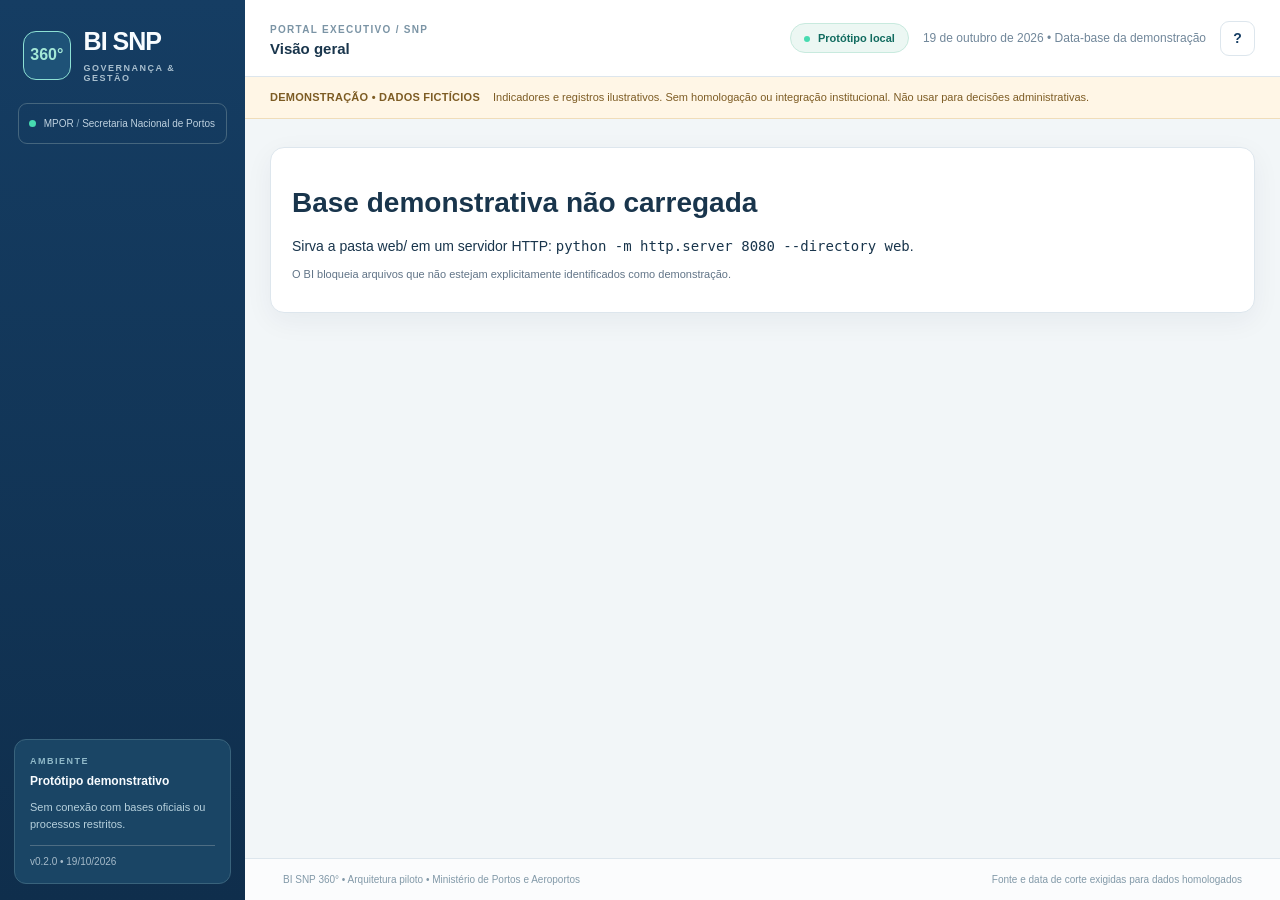
==== web/index.html @ bae312dd "feat: organiza frontend responsivo e prepara deploy Pages com testes seguros" ====
<!doctype html>
<html lang="pt-BR">
<head>
  <meta charset="utf-8">
  <meta name="viewport" content="width=device-width, initial-scale=1">
  <meta name="theme-color" content="#153d63">
  <meta name="description" content="Protótipo do BI SNP 360°: Governança e Gestão da Secretaria Nacional de Portos. Ambiente de demonstração sem dados oficiais.">
  <title>BI SNP 360° | Governança e Gestão</title>
  
  <link rel="stylesheet" href="./assets/styles.css">
  <script type="module" src="./assets/app.js"></script>
</head>
<body>
  <a class="skip" href="#content">Ir para o conteúdo</a>
  <div class="app-layout">
    <aside class="sidebar" id="sidebar" aria-label="Menu principal">
      <div class="brand"><div class="brand-emblem">360°</div><div><strong>BI SNP</strong><span>GOVERNANÇA & GESTÃO</span></div></div>
      <div class="org-sign"><span class="org-dot"></span> MPOR <span> / </span> Secretaria Nacional de Portos</div>
      <nav id="navigation" aria-label="Módulos do BI"></nav>
      <div class="sidebar-foot"><div class="sidebar-foot-label">AMBIENTE</div><strong>Protótipo demonstrativo</strong><p>Sem conexão com bases oficiais ou processos restritos.</p><div class="side-version">v0.2.0 • 19/10/2026</div></div>
    </aside>
    <div class="main-shell">
      <header class="topbar">
        <div class="topbar-left"><button class="icon-button mobile-menu" id="menuToggle" aria-label="Abrir menu" type="button">☰</button><div><span class="eyebrow">PORTAL EXECUTIVO / SNP</span><div class="breadcrumb" id="breadcrumb">Visão geral</div></div></div>
        <div class="topbar-right"><div class="top-chip"><span class="signal"></span> Protótipo local</div><div class="date-chip" id="today"></div><button class="icon-button" id="helpBtn" aria-label="Ajuda" title="Sobre o protótipo" type="button">?</button></div>
      </header>
      <div class="demo-banner" role="status"><strong>DEMONSTRAÇÃO • DADOS FICTÍCIOS</strong><span>Indicadores e registros ilustrativos. Sem homologação ou integração institucional. Não usar para decisões administrativas.</span></div>
      <main class="page" id="content" tabindex="-1" aria-live="polite"></main>
      <footer class="footer"><span>BI SNP 360° • Arquitetura piloto • Ministério de Portos e Aeroportos</span><span>Fonte e data de corte exigidas para dados homologados</span></footer>
    </div>
  </div>
  <dialog id="detailDialog" class="detail-dialog"><div id="dialogContent"></div><button class="close-dialog" id="closeDialog" aria-label="Fechar" type="button">×</button></dialog>
  <div class="toast" id="toast" role="status" aria-live="polite"></div>
</body>
</html>
---- web/assets/styles.css ----
:root{font-family:'DM Sans',Arial,sans-serif;font-synthesis:none;--navy:#153d63;--navy-deep:#102d4a;--teal:#079d95;--teal-soft:#e7f7f4;--bg:#f2f6f8;--paper:#fff;--line:#dde6ed;--muted:#617487;--ink:#19354c;--shadow:0 8px 28px rgba(16,45,74,.055)}*{box-sizing:border-box}html{scroll-behavior:smooth}body{margin:0;background:var(--bg);color:var(--ink);font-size:14px}a{color:inherit}button,select,input{font:inherit}button{cursor:pointer}button:focus-visible,select:focus-visible,input:focus-visible,a:focus-visible{outline:3px solid #6acec0;outline-offset:2px}.skip{position:absolute;left:-9999px;top:5px;z-index:1000;background:#fff;padding:10px}.skip:focus{left:10px}.app-layout{display:flex;min-height:100vh}.sidebar{position:sticky;top:0;align-self:flex-start;height:100vh;overflow:auto;width:268px;flex:0 0 268px;background:linear-gradient(180deg,#153d63,#0f2e4c);color:#f8fcff;display:flex;flex-direction:column;z-index:30}.brand{display:flex;gap:13px;align-items:center;padding:28px 23px 20px}.brand-emblem{width:49px;height:49px;display:grid;place-items:center;border:1px solid #8de1d4;background:#1e5277;border-radius:13px;font-weight:800;color:#a4e8d7;font-size:16px}.brand strong{font-size:25px;font-family:Manrope,sans-serif;letter-spacing:-1px;display:block;line-height:1.1}.brand span{display:block;color:#a9bfce;font-size:9px;letter-spacing:1.5px;margin-top:7px;font-weight:800}.org-sign{margin:0 18px 19px;padding:12px 10px;border:1px solid #45667e;border-radius:9px;color:#bed1df;font-size:10px;line-height:1.5}.org-sign span:not(.org-dot){color:#86a8bf}.org-dot,.signal{width:7px;height:7px;background:#47dbb0;border-radius:50%;display:inline-block;margin-right:5px}.nav-section{margin-top:13px;padding:0 12px}.nav-caption{font-size:10px;color:#85a5bc;text-transform:uppercase;letter-spacing:1.35px;font-weight:800;margin:12px 13px 8px}.nav-link{display:flex;align-items:center;width:100%;gap:11px;color:#bed2df;background:none;border:0;border-radius:9px;padding:11px 12px;text-align:left;font-weight:650;font-size:12.5px;line-height:1.35}.nav-link:hover{background:#245475;color:#fff}.nav-link.active{background:#e6f7f3;color:#12536b;font-weight:800}.nav-icon{width:18px;text-align:center;font-size:17px;flex-shrink:0}.sidebar-foot{margin:auto 14px 16px;border:1px solid #39637c;background:#1a4565;border-radius:12px;padding:16px 15px}.sidebar-foot-label{font-size:9px;letter-spacing:1.5px;color:#91baca;font-weight:800;margin-bottom:6px}.sidebar-foot strong{font-size:12px}.sidebar-foot p{font-size:11px;color:#b6d0dc;line-height:1.6}.side-version{color:#a5bac9;font-size:10px;border-top:1px solid #4e6d83;padding-top:10px;margin-top:11px}.main-shell{flex:1;min-width:0;display:flex;flex-direction:column}.topbar{height:77px;background:#fff;border-bottom:1px solid var(--line);padding:0 38px;display:flex;align-items:center;justify-content:space-between;gap:12px}.topbar-left,.topbar-right{display:flex;align-items:center;gap:16px}.eyebrow{font-size:10px;color:#7b94a5;letter-spacing:1.3px;font-weight:800}.breadcrumb{font-size:15px;font-weight:800;margin-top:4px}.topbar-right{gap:14px}.top-chip{background:#ecf7f3;color:#126c60;font-size:11px;border:1px solid #c8eade;padding:8px 13px;border-radius:999px;font-weight:800}.signal{width:6px;height:6px}.date-chip{font-size:12px;color:#71879a}.icon-button{border:1px solid var(--line);border-radius:9px;width:35px;height:35px;background:#fff;font-weight:800;color:var(--navy)}.mobile-menu{display:none}.demo-banner{background:#fff6e6;padding:12px 38px;border-bottom:1px solid #f0ddba;color:#7d5c24;display:flex;align-items:center;gap:13px;font-size:11px;line-height:1.5}.demo-banner strong{letter-spacing:.25px;white-space:nowrap}.page{padding:30px 38px 60px;width:100%;max-width:1660px;margin:0 auto;flex:1}.page-title{font-family:Manrope,sans-serif;font-size:27px;letter-spacing:-.8px;margin:0 0 8px;font-weight:800;color:#173a56}.page-sub{color:var(--muted);font-size:13px;line-height:1.65;margin:0}.header-flex{display:flex;align-items:center;justify-content:space-between;gap:14px;margin-bottom:24px}.header-actions{display:flex;gap:9px;flex-wrap:wrap}.btn{border:1px solid var(--line);background:#fff;color:var(--navy);padding:11px 15px;border-radius:10px;font-size:12px;font-weight:800;display:inline-flex;gap:8px;align-items:center;justify-content:center}.btn:hover{border-color:#9fb3c3;background:#f9fbfc}.btn.primary{background:var(--navy);color:white;border-color:var(--navy)}.btn.primary:hover{background:#24608a}.btn.light{background:var(--teal-soft);border-color:#c3e7de;color:#087d77}.overview-hero{display:flex;justify-content:space-between;gap:35px;align-items:center;background:linear-gradient(118deg,#173f65,#0f314f 68%,#165d6f);color:white;border-radius:16px;padding:24px 27px;overflow:hidden;position:relative;margin-bottom:22px}.overview-hero:after{content:'';position:absolute;width:300px;height:300px;border:45px solid rgba(83,225,193,.11);border-radius:50%;right:-65px;top:-133px}.hero-kicker{font-size:10px;color:#9be2cd;font-weight:800;letter-spacing:1.5px;text-transform:uppercase}.hero-title{font:800 21px Manrope,sans-serif;margin:7px 0}.hero-text{max-width:640px;color:#c0d2de;font-size:12px;line-height:1.75;margin:0}.hero-pills{display:flex;gap:10px;flex-wrap:wrap;position:relative;z-index:1}.hero-pill{border:1px solid #668ba1;border-radius:9px;padding:10px 13px;font-size:11px;font-weight:800;min-width:106px;text-align:center}.hero-pill b{display:block;color:#b8e7dc;font-size:17px}.kpi-grid{display:grid;grid-template-columns:repeat(4,minmax(0,1fr));gap:15px;margin:20px 0 26px}.kpi{background:var(--paper);border:1px solid var(--line);border-radius:13px;box-shadow:var(--shadow);padding:19px 20px;min-height:125px}.kpi-head{display:flex;align-items:center;justify-content:space-between;color:var(--muted);font-size:11px;font-weight:800;gap:10px}.kpi-icon{border-radius:9px;width:30px;height:30px;display:grid;place-items:center;font-size:16px;background:#e8f4f7;color:#2a7187}.kpi-value{font:800 29px Manrope,sans-serif;letter-spacing:-1px;margin:8px 0 2px}.kpi-desc{font-size:11px;color:#75889a}.kpi:nth-child(4) .kpi-icon{background:#fff0ef;color:#c1544f}.section-row{display:flex;justify-content:space-between;align-items:end;gap:12px;margin:30px 0 15px}.section-title{font:800 17px Manrope,sans-serif;margin:0}.section-sub{color:var(--muted);font-size:11px;margin-top:6px}.tiny-link{font-size:11px;font-weight:800;color:#0c7982;text-decoration:none}.tiny-link:hover{text-decoration:underline}.module-grid{display:grid;grid-template-columns:repeat(4,minmax(0,1fr));gap:13px}.module-card{text-align:left;background:#fff;padding:19px 17px;border:1px solid var(--line);border-radius:13px;min-height:157px;position:relative;box-shadow:var(--shadow);transition:transform .2s,box-shadow .2s}.module-card:hover{transform:translateY(-3px);box-shadow:0 12px 26px rgba(22,60,88,.12);border-color:#9acac7}.module-card .mod-icon{font-size:22px;background:#eff6f8;display:inline-grid;place-items:center;width:43px;height:43px;border-radius:12px;margin-bottom:11px}.module-card .mod-title{display:block;color:#1a425c;font:800 12.5px Manrope,sans-serif}.module-card .mod-sub{display:block;color:#7a8c9b;font-size:10.5px;margin-top:5px;line-height:1.5}.module-card .mod-arrow{position:absolute;right:17px;top:22px;color:#90a9b9;font-size:17px}.layout-2{display:grid;grid-template-columns:minmax(0,1.35fr) minmax(280px,.9fr);gap:17px}.panel{border:1px solid var(--line);background:#fff;border-radius:14px;padding:21px;box-shadow:var(--shadow);min-width:0}.panel-head{display:flex;justify-content:space-between;align-items:center;gap:9px;margin-bottom:18px}.panel h3{font:800 14px Manrope,sans-serif;margin:0}.panel-note{font-size:10px;color:#8ca1af}.chart-bars{display:flex;align-items:flex-end;justify-content:space-around;gap:12px;min-height:160px;border-bottom:1px solid var(--line);padding:12px 2px 0}.chart-col{flex:1;display:flex;flex-direction:column;align-items:center;gap:8px;justify-content:end;height:146px}.bar{width:min(70%,46px);background:linear-gradient(0deg,#128a8d,#51c6ad);border-radius:6px 6px 0 0;min-height:5px;transition:height .2s}.chart-val{font-size:10px;color:#516c7e;font-weight:800}.chart-label{font-size:9px;color:#758d9f;max-width:80px;text-align:center;line-height:1.3;height:23px}.risk-row{display:flex;align-items:center;gap:10px;padding:12px 0;border-bottom:1px solid #edf1f4;font-size:11px}.risk-row:last-child{border-bottom:0}.risk-title{flex:1;font-weight:700;line-height:1.4}.risk-meta{color:#90a0aa}.badge-risk{border-radius:99px;font-size:10px;padding:5px 9px;font-weight:800;display:inline-block;white-space:nowrap}.badge-risk.critico{background:#fff0ee;color:#b43d38}.badge-risk.atencao{background:#fff4df;color:#a26a12}.badge-risk.regular{background:#e4f6ee;color:#1d8564}.badge-risk.dados_pendentes{background:#edf1f5;color:#5f7483}.filters{display:grid;grid-template-columns:repeat(3,minmax(0,1fr));gap:11px;margin:0 0 20px}.filter-field{display:block;font-weight:800;font-size:10px;color:#647f90}.filter-field select,.filter-field input{display:block;width:100%;padding:11px 12px;margin-top:6px;border:1px solid #cfdce5;border-radius:9px;background:#fff;color:#25465e;min-height:40px;outline-offset:2px}.table-wrap{overflow-x:auto}.data-table{width:100%;border-collapse:collapse;min-width:760px}.data-table th{font-size:10px;letter-spacing:.5px;color:#6e8695;text-transform:uppercase;background:#f4f8fa;text-align:left;padding:13px 12px;border-bottom:1px solid var(--line)}.data-table td{font-size:11px;color:#506c7e;padding:15px 12px;border-bottom:1px solid #eaf0f3;vertical-align:middle}.data-table td strong{color:#203f59}.data-table tbody tr:hover{background:#f8fbfc}.table-link{border:none;background:transparent;color:#137e88;text-decoration:underline;text-underline-offset:2px;text-align:left;font-size:11px;font-weight:750;padding:0;max-width:330px}.small-caps{color:#869ba9;font-weight:800;font-size:10px}.empty-state{text-align:center;padding:55px 20px;color:#657e91;line-height:1.8}.empty-icon{font-size:38px;display:block;margin-bottom:9px}.notice{padding:13px 15px;border-radius:9px;background:#edf6f9;border:1px solid #d2e8f0;color:#4b7789;font-size:11px;line-height:1.6;margin-bottom:15px}.notice.warning{background:#fff7e6;border-color:#f1dfba;color:#8e6527}.source-grid{display:grid;grid-template-columns:repeat(2,minmax(0,1fr));gap:12px}.source-card{border:1px solid var(--line);padding:17px;border-radius:11px;background:#fff}.source-card strong{display:block;margin-bottom:6px}.source-card p{font-size:11px;line-height:1.6;color:#748a9a;margin:0}.chip{display:inline-block;font-size:10px;padding:4px 8px;background:#eff5f8;color:#40647d;border-radius:99px;margin-top:9px}.catalogue-grid{display:grid;grid-template-columns:repeat(2,minmax(0,1fr));gap:13px}.indicator-card{background:#fff;border:1px solid var(--line);border-radius:11px;padding:17px}.indicator-card h4{margin:0 0 7px;font-size:12px}.indicator-card p{margin:0;color:#738999;font-size:11px;line-height:1.65}.indicator-meta{display:flex;gap:6px;flex-wrap:wrap;margin-top:11px}.details-list{display:grid;grid-template-columns:repeat(2,1fr);gap:14px}.detail-field{padding:12px;background:#f6f9fa;border-radius:8px;word-break:break-word}.detail-field small{display:block;font-size:10px;color:#8094a2;font-weight:800;text-transform:uppercase;margin-bottom:5px}.detail-field strong{font-size:12px;font-weight:700}.detail-field.wide{grid-column:1/-1}.detail-dialog{border:0;max-width:680px;width:calc(100% - 30px);padding:28px;border-radius:17px;box-shadow:0 22px 75px #102d4a55;color:var(--ink)}.detail-dialog::backdrop{background:#081e34a8}.close-dialog{position:absolute;right:15px;top:13px;border:0;background:#eff4f7;color:#385d78;border-radius:8px;width:30px;height:30px;font-size:23px}.detail-dialog h2{font:800 21px Manrope,sans-serif;line-height:1.4;padding-right:22px}.dialog-overline{font-size:10px;letter-spacing:1px;color:#0b8e8a;font-weight:800}.report-body{padding:20px;line-height:1.65}.report-body h3{margin:25px 0 10px;color:var(--navy)}.report-body p{font-size:12px}.report-body table{width:100%;border-collapse:collapse;font-size:11px}.report-body th,.report-body td{border:1px solid #d4e1e7;padding:8px;text-align:left}.report-body th{background:#edf4f7}.report-mark{border-left:4px solid #d18f2b;background:#fff5e6;padding:12px;font-size:11px}.toast{position:fixed;bottom:20px;right:20px;background:#153d63;color:white;box-shadow:0 8px 25px #112d4a44;padding:12px 17px;border-radius:9px;font-size:12px;opacity:0;pointer-events:none;transform:translateY(15px);transition:.2s;z-index:100}.toast.show{opacity:1;transform:translateY(0)}.footer{padding:15px 38px;border-top:1px solid var(--line);display:flex;justify-content:space-between;gap:10px;color:#8299a8;font-size:10px;background:#fbfcfd}.method-item{display:flex;gap:12px;align-items:flex-start;border-bottom:1px solid #e6eef1;padding:13px 0}.method-index{background:#e7f6f2;color:#19827a;border-radius:8px;padding:7px 10px;font-weight:800}.method-item strong{display:block;font-size:12px}.method-item p{font-size:11px;color:#667c8d;margin:4px 0;line-height:1.6}.small{font-size:11px;color:var(--muted)}.no-records{font-weight:800;color:#546f81}.searchbar{background:#fff;border:1px solid var(--line);padding:10px 13px;display:flex;gap:6px;border-radius:10px;min-width:240px}.searchbar input{border:0;outline:0;min-width:0;flex:1;color:var(--ink)}@media(max-width:1280px){.module-grid{grid-template-columns:repeat(3,minmax(0,1fr))}.page{padding:28px 25px 50px}.topbar,.demo-banner{padding-left:25px;padding-right:25px}.sidebar{width:245px;flex-basis:245px}}@media(max-width:1050px){.module-grid{grid-template-columns:repeat(2,minmax(0,1fr))}.kpi-grid{grid-template-columns:repeat(2,minmax(0,1fr))}.overview-hero{display:block}.hero-pills{margin-top:14px}.layout-2{grid-template-columns:1fr}}@media(max-width:800px){.sidebar{position:fixed;left:-275px;transition:left .18s;width:265px}.sidebar.open{left:0;box-shadow:8px 0 35px #091d2c65}.mobile-menu{display:block}.topbar-right .date-chip{display:none}.filters{grid-template-columns:1fr 1fr}.demo-banner{display:block}.demo-banner strong{display:block;margin-bottom:4px}}@media(max-width:540px){.page{padding:20px 15px 40px}.topbar{padding:0 15px}.demo-banner{padding:11px 15px}.page-title{font-size:23px}.module-grid,.kpi-grid,.filters,.catalogue-grid,.source-grid{grid-template-columns:1fr}.module-card{min-height:115px}.header-flex{display:block}.header-actions{margin-top:15px}.top-chip{display:none}.footer{padding:14px 15px;display:block}.footer span{display:block;margin-bottom:4px}.details-list{grid-template-columns:1fr}.detail-field.wide{grid-column:auto}}@media print{.sidebar,.topbar,.demo-banner,.footer,.header-actions,.filters,.section-row,.module-grid,.kpi-grid,.detail-dialog,.toast,.no-print{display:none!important}.page{padding:0}.panel{border:0;box-shadow:none}.report-body{padding:0}body{background:white}}
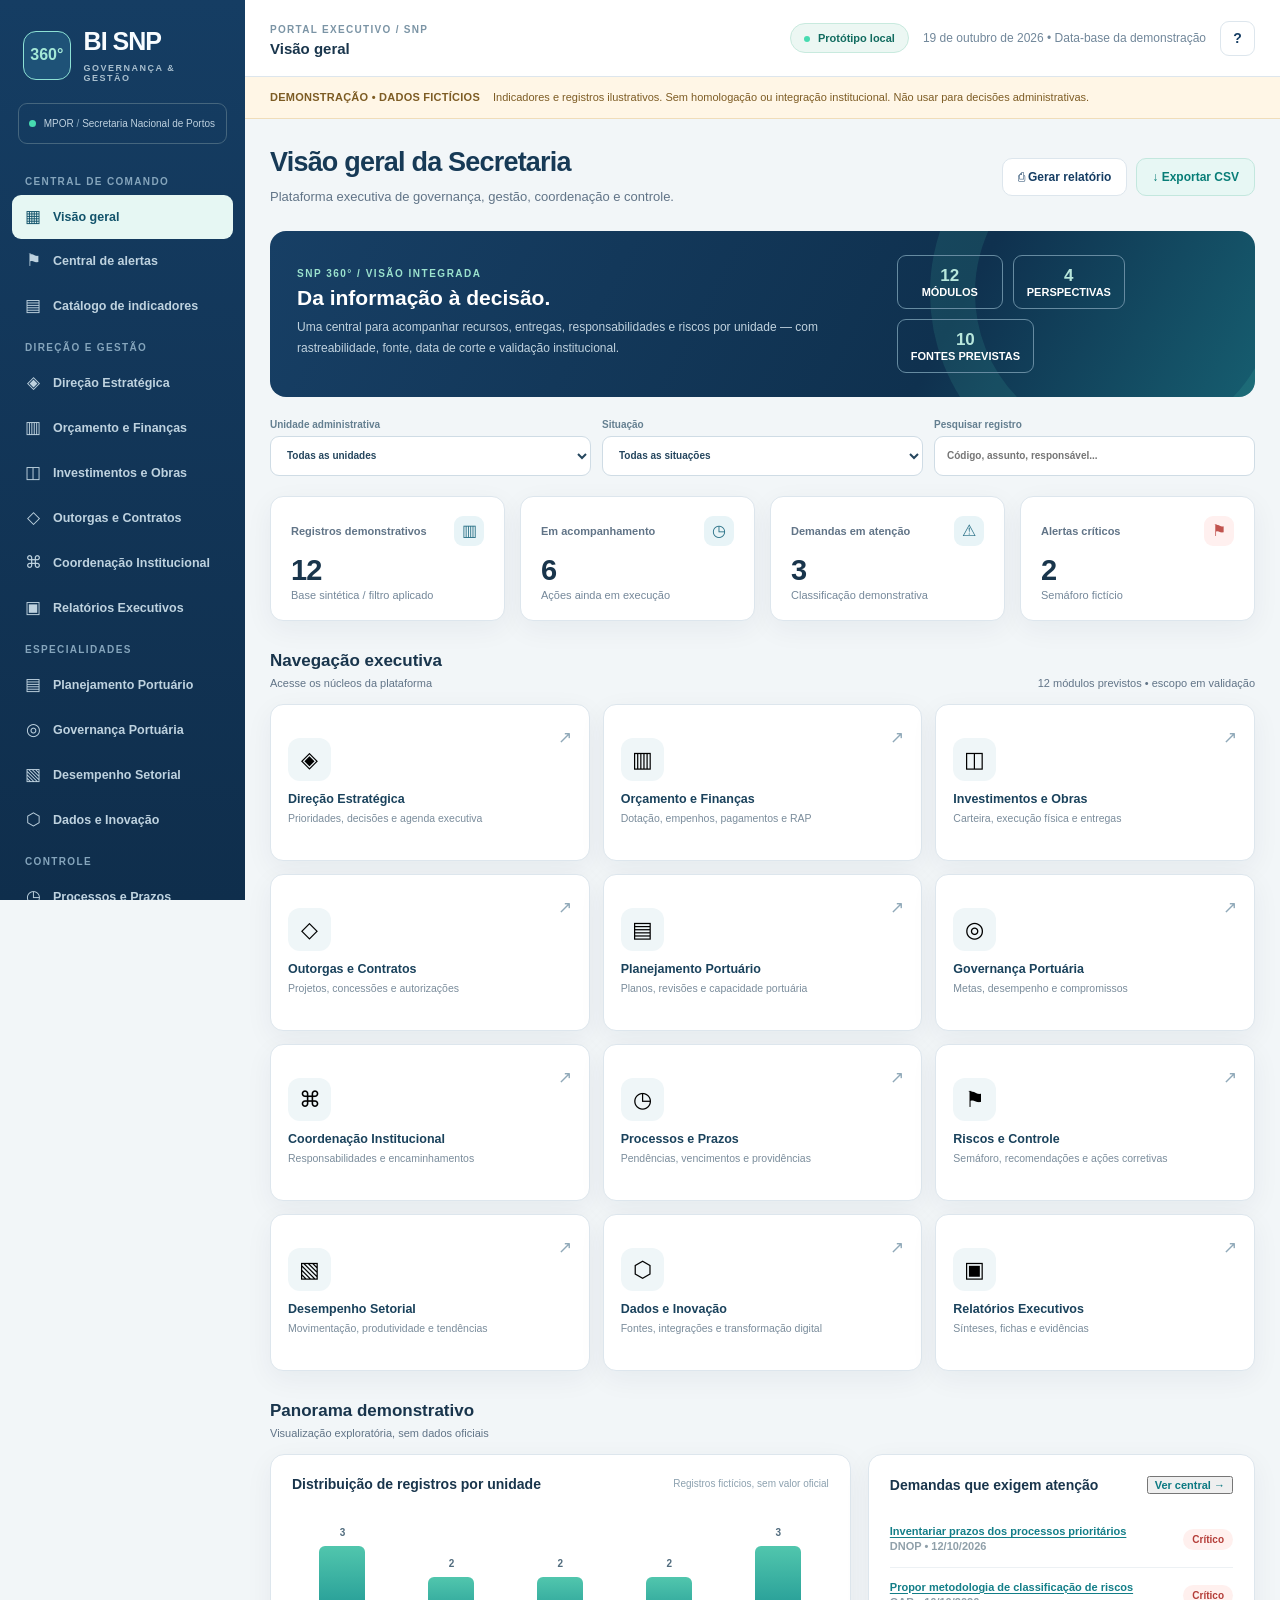
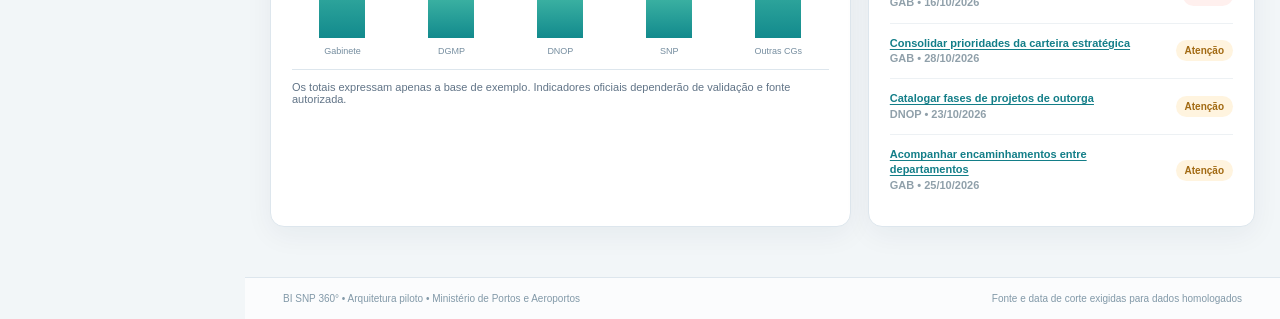
==== commit d1bd5d0b: "fix: normaliza import JavaScript para build offline e testes CI" ====
--- a/web/index.html
+++ b/web/index.html
@@ -8,7 +8,7 @@
   <title>BI SNP 360° | Governança e Gestão</title>
   
   <link rel="stylesheet" href="./assets/styles.css">
-  <script type="module" src="./assets/app.js"></script>
+  <script src="./assets/app.js" type="module"></script>
 </head>
 <body>
   <a class="skip" href="#content">Ir para o conteúdo</a>
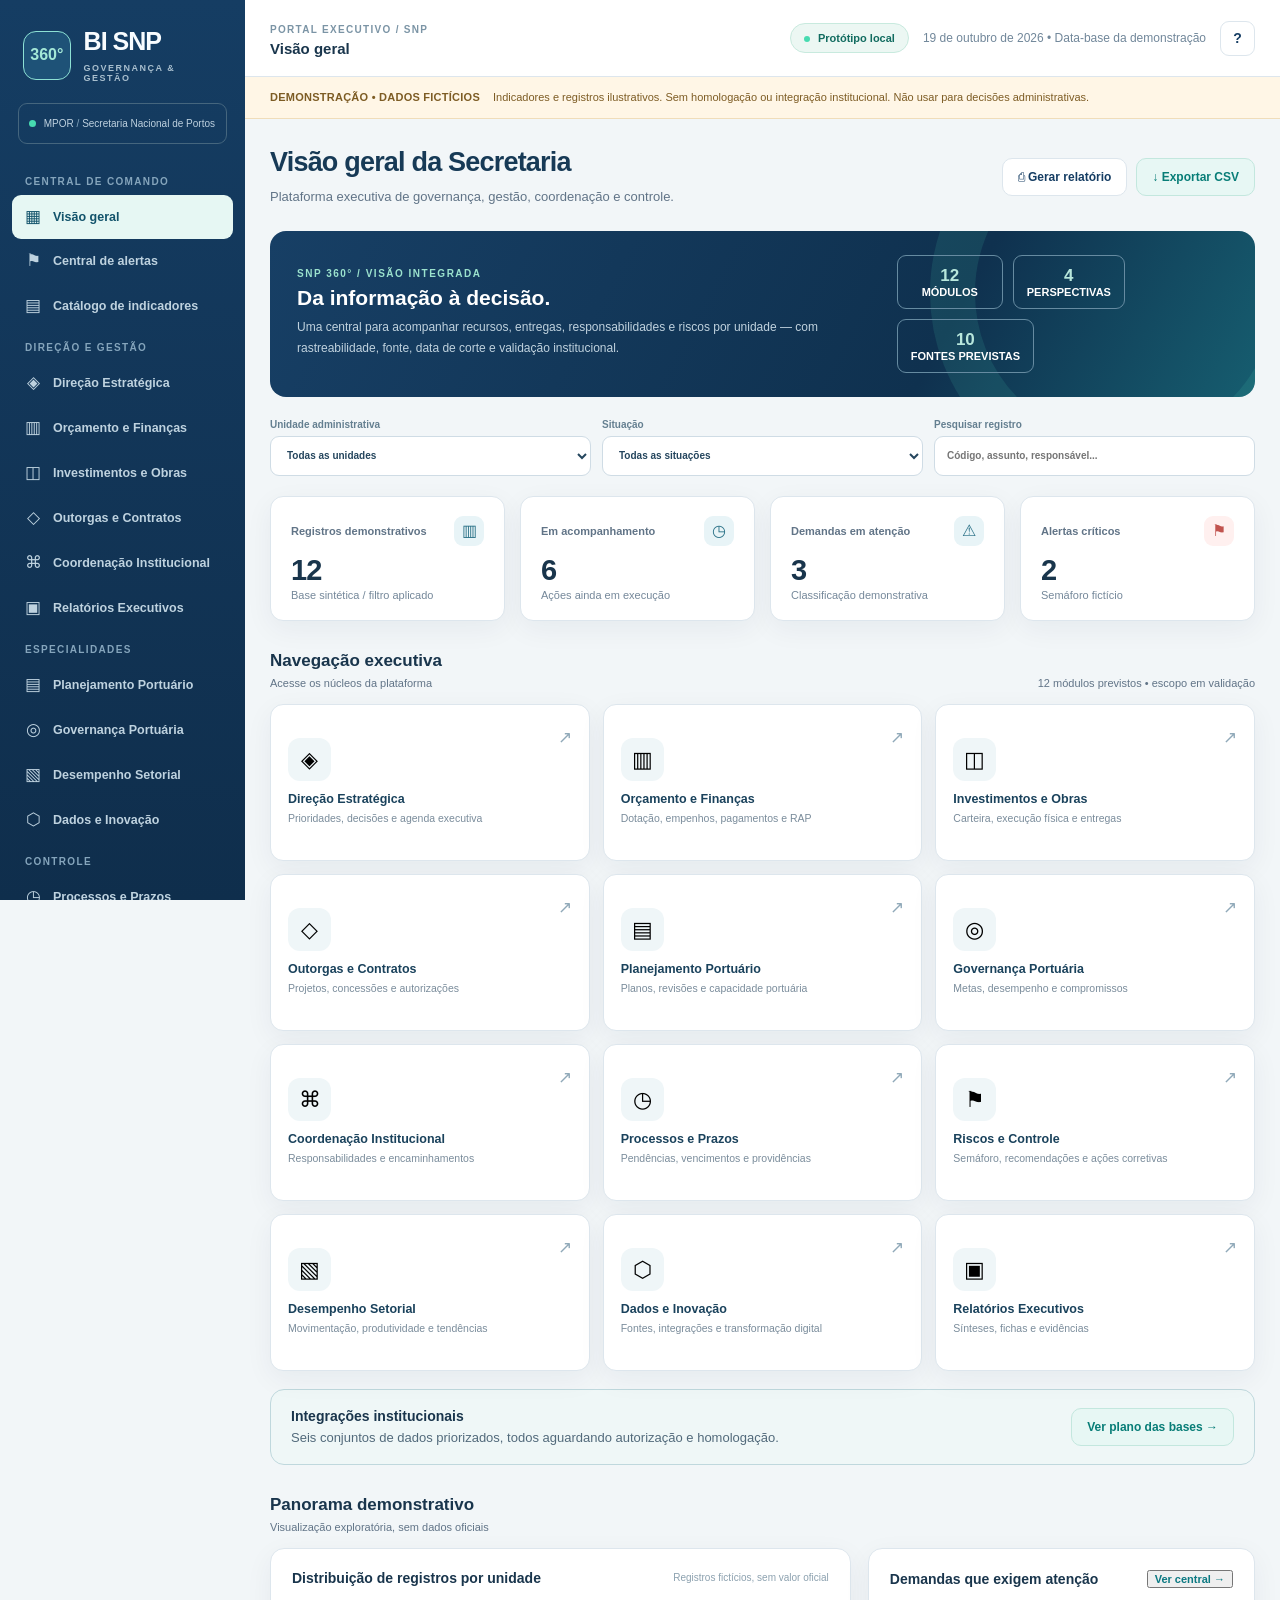
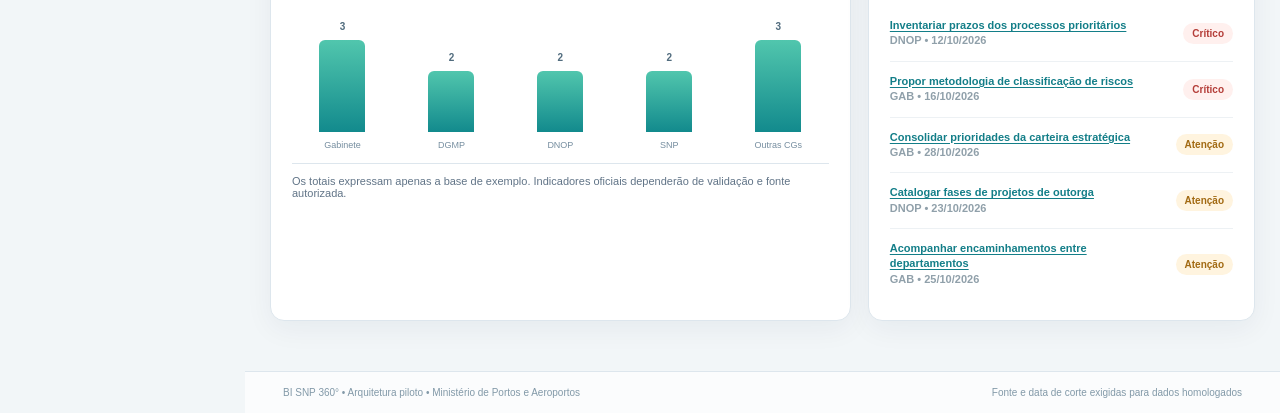
==== commit da1f4211: "feat: v0.4.0 integrações transparentes, segurança da demo e monitor HTTP" ====
--- a/web/index.html
+++ b/web/index.html
@@ -6,7 +6,7 @@
   <meta name="theme-color" content="#153d63">
   <meta name="description" content="Protótipo do BI SNP 360°: Governança e Gestão da Secretaria Nacional de Portos. Ambiente de demonstração sem dados oficiais.">
   <title>BI SNP 360° | Governança e Gestão</title>
-  
+  <link rel="icon" href="./assets/favicon.svg" type="image/svg+xml">
   <link rel="stylesheet" href="./assets/styles.css">
   <script src="./assets/app.js" type="module"></script>
 </head>
@@ -17,7 +17,7 @@
       <div class="brand"><div class="brand-emblem">360°</div><div><strong>BI SNP</strong><span>GOVERNANÇA & GESTÃO</span></div></div>
       <div class="org-sign"><span class="org-dot"></span> MPOR <span> / </span> Secretaria Nacional de Portos</div>
       <nav id="navigation" aria-label="Módulos do BI"></nav>
-      <div class="sidebar-foot"><div class="sidebar-foot-label">AMBIENTE</div><strong>Protótipo demonstrativo</strong><p>Sem conexão com bases oficiais ou processos restritos.</p><div class="side-version">v0.2.0 • 19/10/2026</div></div>
+      <div class="sidebar-foot"><div class="sidebar-foot-label">AMBIENTE</div><strong>Protótipo demonstrativo</strong><p>Sem conexão com bases oficiais ou processos restritos.</p><div class="side-version">v0.4.0 • 19/10/2026</div></div>
     </aside>
     <div class="main-shell">
       <header class="topbar">
@@ -32,4 +32,4 @@
   <dialog id="detailDialog" class="detail-dialog"><div id="dialogContent"></div><button class="close-dialog" id="closeDialog" aria-label="Fechar" type="button">×</button></dialog>
   <div class="toast" id="toast" role="status" aria-live="polite"></div>
 </body>
-</html>+</html>
--- a/web/assets/styles.css
+++ b/web/assets/styles.css
@@ -1 +1,14 @@
 :root{font-family:'DM Sans',Arial,sans-serif;font-synthesis:none;--navy:#153d63;--navy-deep:#102d4a;--teal:#079d95;--teal-soft:#e7f7f4;--bg:#f2f6f8;--paper:#fff;--line:#dde6ed;--muted:#617487;--ink:#19354c;--shadow:0 8px 28px rgba(16,45,74,.055)}*{box-sizing:border-box}html{scroll-behavior:smooth}body{margin:0;background:var(--bg);color:var(--ink);font-size:14px}a{color:inherit}button,select,input{font:inherit}button{cursor:pointer}button:focus-visible,select:focus-visible,input:focus-visible,a:focus-visible{outline:3px solid #6acec0;outline-offset:2px}.skip{position:absolute;left:-9999px;top:5px;z-index:1000;background:#fff;padding:10px}.skip:focus{left:10px}.app-layout{display:flex;min-height:100vh}.sidebar{position:sticky;top:0;align-self:flex-start;height:100vh;overflow:auto;width:268px;flex:0 0 268px;background:linear-gradient(180deg,#153d63,#0f2e4c);color:#f8fcff;display:flex;flex-direction:column;z-index:30}.brand{display:flex;gap:13px;align-items:center;padding:28px 23px 20px}.brand-emblem{width:49px;height:49px;display:grid;place-items:center;border:1px solid #8de1d4;background:#1e5277;border-radius:13px;font-weight:800;color:#a4e8d7;font-size:16px}.brand strong{font-size:25px;font-family:Manrope,sans-serif;letter-spacing:-1px;display:block;line-height:1.1}.brand span{display:block;color:#a9bfce;font-size:9px;letter-spacing:1.5px;margin-top:7px;font-weight:800}.org-sign{margin:0 18px 19px;padding:12px 10px;border:1px solid #45667e;border-radius:9px;color:#bed1df;font-size:10px;line-height:1.5}.org-sign span:not(.org-dot){color:#86a8bf}.org-dot,.signal{width:7px;height:7px;background:#47dbb0;border-radius:50%;display:inline-block;margin-right:5px}.nav-section{margin-top:13px;padding:0 12px}.nav-caption{font-size:10px;color:#85a5bc;text-transform:uppercase;letter-spacing:1.35px;font-weight:800;margin:12px 13px 8px}.nav-link{display:flex;align-items:center;width:100%;gap:11px;color:#bed2df;background:none;border:0;border-radius:9px;padding:11px 12px;text-align:left;font-weight:650;font-size:12.5px;line-height:1.35}.nav-link:hover{background:#245475;color:#fff}.nav-link.active{background:#e6f7f3;color:#12536b;font-weight:800}.nav-icon{width:18px;text-align:center;font-size:17px;flex-shrink:0}.sidebar-foot{margin:auto 14px 16px;border:1px solid #39637c;background:#1a4565;border-radius:12px;padding:16px 15px}.sidebar-foot-label{font-size:9px;letter-spacing:1.5px;color:#91baca;font-weight:800;margin-bottom:6px}.sidebar-foot strong{font-size:12px}.sidebar-foot p{font-size:11px;color:#b6d0dc;line-height:1.6}.side-version{color:#a5bac9;font-size:10px;border-top:1px solid #4e6d83;padding-top:10px;margin-top:11px}.main-shell{flex:1;min-width:0;display:flex;flex-direction:column}.topbar{height:77px;background:#fff;border-bottom:1px solid var(--line);padding:0 38px;display:flex;align-items:center;justify-content:space-between;gap:12px}.topbar-left,.topbar-right{display:flex;align-items:center;gap:16px}.eyebrow{font-size:10px;color:#7b94a5;letter-spacing:1.3px;font-weight:800}.breadcrumb{font-size:15px;font-weight:800;margin-top:4px}.topbar-right{gap:14px}.top-chip{background:#ecf7f3;color:#126c60;font-size:11px;border:1px solid #c8eade;padding:8px 13px;border-radius:999px;font-weight:800}.signal{width:6px;height:6px}.date-chip{font-size:12px;color:#71879a}.icon-button{border:1px solid var(--line);border-radius:9px;width:35px;height:35px;background:#fff;font-weight:800;color:var(--navy)}.mobile-menu{display:none}.demo-banner{background:#fff6e6;padding:12px 38px;border-bottom:1px solid #f0ddba;color:#7d5c24;display:flex;align-items:center;gap:13px;font-size:11px;line-height:1.5}.demo-banner strong{letter-spacing:.25px;white-space:nowrap}.page{padding:30px 38px 60px;width:100%;max-width:1660px;margin:0 auto;flex:1}.page-title{font-family:Manrope,sans-serif;font-size:27px;letter-spacing:-.8px;margin:0 0 8px;font-weight:800;color:#173a56}.page-sub{color:var(--muted);font-size:13px;line-height:1.65;margin:0}.header-flex{display:flex;align-items:center;justify-content:space-between;gap:14px;margin-bottom:24px}.header-actions{display:flex;gap:9px;flex-wrap:wrap}.btn{border:1px solid var(--line);background:#fff;color:var(--navy);padding:11px 15px;border-radius:10px;font-size:12px;font-weight:800;display:inline-flex;gap:8px;align-items:center;justify-content:center}.btn:hover{border-color:#9fb3c3;background:#f9fbfc}.btn.primary{background:var(--navy);color:white;border-color:var(--navy)}.btn.primary:hover{background:#24608a}.btn.light{background:var(--teal-soft);border-color:#c3e7de;color:#087d77}.overview-hero{display:flex;justify-content:space-between;gap:35px;align-items:center;background:linear-gradient(118deg,#173f65,#0f314f 68%,#165d6f);color:white;border-radius:16px;padding:24px 27px;overflow:hidden;position:relative;margin-bottom:22px}.overview-hero:after{content:'';position:absolute;width:300px;height:300px;border:45px solid rgba(83,225,193,.11);border-radius:50%;right:-65px;top:-133px}.hero-kicker{font-size:10px;color:#9be2cd;font-weight:800;letter-spacing:1.5px;text-transform:uppercase}.hero-title{font:800 21px Manrope,sans-serif;margin:7px 0}.hero-text{max-width:640px;color:#c0d2de;font-size:12px;line-height:1.75;margin:0}.hero-pills{display:flex;gap:10px;flex-wrap:wrap;position:relative;z-index:1}.hero-pill{border:1px solid #668ba1;border-radius:9px;padding:10px 13px;font-size:11px;font-weight:800;min-width:106px;text-align:center}.hero-pill b{display:block;color:#b8e7dc;font-size:17px}.kpi-grid{display:grid;grid-template-columns:repeat(4,minmax(0,1fr));gap:15px;margin:20px 0 26px}.kpi{background:var(--paper);border:1px solid var(--line);border-radius:13px;box-shadow:var(--shadow);padding:19px 20px;min-height:125px}.kpi-head{display:flex;align-items:center;justify-content:space-between;color:var(--muted);font-size:11px;font-weight:800;gap:10px}.kpi-icon{border-radius:9px;width:30px;height:30px;display:grid;place-items:center;font-size:16px;background:#e8f4f7;color:#2a7187}.kpi-value{font:800 29px Manrope,sans-serif;letter-spacing:-1px;margin:8px 0 2px}.kpi-desc{font-size:11px;color:#75889a}.kpi:nth-child(4) .kpi-icon{background:#fff0ef;color:#c1544f}.section-row{display:flex;justify-content:space-between;align-items:end;gap:12px;margin:30px 0 15px}.section-title{font:800 17px Manrope,sans-serif;margin:0}.section-sub{color:var(--muted);font-size:11px;margin-top:6px}.tiny-link{font-size:11px;font-weight:800;color:#0c7982;text-decoration:none}.tiny-link:hover{text-decoration:underline}.module-grid{display:grid;grid-template-columns:repeat(4,minmax(0,1fr));gap:13px}.module-card{text-align:left;background:#fff;padding:19px 17px;border:1px solid var(--line);border-radius:13px;min-height:157px;position:relative;box-shadow:var(--shadow);transition:transform .2s,box-shadow .2s}.module-card:hover{transform:translateY(-3px);box-shadow:0 12px 26px rgba(22,60,88,.12);border-color:#9acac7}.module-card .mod-icon{font-size:22px;background:#eff6f8;display:inline-grid;place-items:center;width:43px;height:43px;border-radius:12px;margin-bottom:11px}.module-card .mod-title{display:block;color:#1a425c;font:800 12.5px Manrope,sans-serif}.module-card .mod-sub{display:block;color:#7a8c9b;font-size:10.5px;margin-top:5px;line-height:1.5}.module-card .mod-arrow{position:absolute;right:17px;top:22px;color:#90a9b9;font-size:17px}.layout-2{display:grid;grid-template-columns:minmax(0,1.35fr) minmax(280px,.9fr);gap:17px}.panel{border:1px solid var(--line);background:#fff;border-radius:14px;padding:21px;box-shadow:var(--shadow);min-width:0}.panel-head{display:flex;justify-content:space-between;align-items:center;gap:9px;margin-bottom:18px}.panel h3{font:800 14px Manrope,sans-serif;margin:0}.panel-note{font-size:10px;color:#8ca1af}.chart-bars{display:flex;align-items:flex-end;justify-content:space-around;gap:12px;min-height:160px;border-bottom:1px solid var(--line);padding:12px 2px 0}.chart-col{flex:1;display:flex;flex-direction:column;align-items:center;gap:8px;justify-content:end;height:146px}.bar{width:min(70%,46px);background:linear-gradient(0deg,#128a8d,#51c6ad);border-radius:6px 6px 0 0;min-height:5px;transition:height .2s}.chart-val{font-size:10px;color:#516c7e;font-weight:800}.chart-label{font-size:9px;color:#758d9f;max-width:80px;text-align:center;line-height:1.3;height:23px}.risk-row{display:flex;align-items:center;gap:10px;padding:12px 0;border-bottom:1px solid #edf1f4;font-size:11px}.risk-row:last-child{border-bottom:0}.risk-title{flex:1;font-weight:700;line-height:1.4}.risk-meta{color:#90a0aa}.badge-risk{border-radius:99px;font-size:10px;padding:5px 9px;font-weight:800;display:inline-block;white-space:nowrap}.badge-risk.critico{background:#fff0ee;color:#b43d38}.badge-risk.atencao{background:#fff4df;color:#a26a12}.badge-risk.regular{background:#e4f6ee;color:#1d8564}.badge-risk.dados_pendentes{background:#edf1f5;color:#5f7483}.filters{display:grid;grid-template-columns:repeat(3,minmax(0,1fr));gap:11px;margin:0 0 20px}.filter-field{display:block;font-weight:800;font-size:10px;color:#647f90}.filter-field select,.filter-field input{display:block;width:100%;padding:11px 12px;margin-top:6px;border:1px solid #cfdce5;border-radius:9px;background:#fff;color:#25465e;min-height:40px;outline-offset:2px}.table-wrap{overflow-x:auto}.data-table{width:100%;border-collapse:collapse;min-width:760px}.data-table th{font-size:10px;letter-spacing:.5px;color:#6e8695;text-transform:uppercase;background:#f4f8fa;text-align:left;padding:13px 12px;border-bottom:1px solid var(--line)}.data-table td{font-size:11px;color:#506c7e;padding:15px 12px;border-bottom:1px solid #eaf0f3;vertical-align:middle}.data-table td strong{color:#203f59}.data-table tbody tr:hover{background:#f8fbfc}.table-link{border:none;background:transparent;color:#137e88;text-decoration:underline;text-underline-offset:2px;text-align:left;font-size:11px;font-weight:750;padding:0;max-width:330px}.small-caps{color:#869ba9;font-weight:800;font-size:10px}.empty-state{text-align:center;padding:55px 20px;color:#657e91;line-height:1.8}.empty-icon{font-size:38px;display:block;margin-bottom:9px}.notice{padding:13px 15px;border-radius:9px;background:#edf6f9;border:1px solid #d2e8f0;color:#4b7789;font-size:11px;line-height:1.6;margin-bottom:15px}.notice.warning{background:#fff7e6;border-color:#f1dfba;color:#8e6527}.source-grid{display:grid;grid-template-columns:repeat(2,minmax(0,1fr));gap:12px}.source-card{border:1px solid var(--line);padding:17px;border-radius:11px;background:#fff}.source-card strong{display:block;margin-bottom:6px}.source-card p{font-size:11px;line-height:1.6;color:#748a9a;margin:0}.chip{display:inline-block;font-size:10px;padding:4px 8px;background:#eff5f8;color:#40647d;border-radius:99px;margin-top:9px}.catalogue-grid{display:grid;grid-template-columns:repeat(2,minmax(0,1fr));gap:13px}.indicator-card{background:#fff;border:1px solid var(--line);border-radius:11px;padding:17px}.indicator-card h4{margin:0 0 7px;font-size:12px}.indicator-card p{margin:0;color:#738999;font-size:11px;line-height:1.65}.indicator-meta{display:flex;gap:6px;flex-wrap:wrap;margin-top:11px}.details-list{display:grid;grid-template-columns:repeat(2,1fr);gap:14px}.detail-field{padding:12px;background:#f6f9fa;border-radius:8px;word-break:break-word}.detail-field small{display:block;font-size:10px;color:#8094a2;font-weight:800;text-transform:uppercase;margin-bottom:5px}.detail-field strong{font-size:12px;font-weight:700}.detail-field.wide{grid-column:1/-1}.detail-dialog{border:0;max-width:680px;width:calc(100% - 30px);padding:28px;border-radius:17px;box-shadow:0 22px 75px #102d4a55;color:var(--ink)}.detail-dialog::backdrop{background:#081e34a8}.close-dialog{position:absolute;right:15px;top:13px;border:0;background:#eff4f7;color:#385d78;border-radius:8px;width:30px;height:30px;font-size:23px}.detail-dialog h2{font:800 21px Manrope,sans-serif;line-height:1.4;padding-right:22px}.dialog-overline{font-size:10px;letter-spacing:1px;color:#0b8e8a;font-weight:800}.report-body{padding:20px;line-height:1.65}.report-body h3{margin:25px 0 10px;color:var(--navy)}.report-body p{font-size:12px}.report-body table{width:100%;border-collapse:collapse;font-size:11px}.report-body th,.report-body td{border:1px solid #d4e1e7;padding:8px;text-align:left}.report-body th{background:#edf4f7}.report-mark{border-left:4px solid #d18f2b;background:#fff5e6;padding:12px;font-size:11px}.toast{position:fixed;bottom:20px;right:20px;background:#153d63;color:white;box-shadow:0 8px 25px #112d4a44;padding:12px 17px;border-radius:9px;font-size:12px;opacity:0;pointer-events:none;transform:translateY(15px);transition:.2s;z-index:100}.toast.show{opacity:1;transform:translateY(0)}.footer{padding:15px 38px;border-top:1px solid var(--line);display:flex;justify-content:space-between;gap:10px;color:#8299a8;font-size:10px;background:#fbfcfd}.method-item{display:flex;gap:12px;align-items:flex-start;border-bottom:1px solid #e6eef1;padding:13px 0}.method-index{background:#e7f6f2;color:#19827a;border-radius:8px;padding:7px 10px;font-weight:800}.method-item strong{display:block;font-size:12px}.method-item p{font-size:11px;color:#667c8d;margin:4px 0;line-height:1.6}.small{font-size:11px;color:var(--muted)}.no-records{font-weight:800;color:#546f81}.searchbar{background:#fff;border:1px solid var(--line);padding:10px 13px;display:flex;gap:6px;border-radius:10px;min-width:240px}.searchbar input{border:0;outline:0;min-width:0;flex:1;color:var(--ink)}@media(max-width:1280px){.module-grid{grid-template-columns:repeat(3,minmax(0,1fr))}.page{padding:28px 25px 50px}.topbar,.demo-banner{padding-left:25px;padding-right:25px}.sidebar{width:245px;flex-basis:245px}}@media(max-width:1050px){.module-grid{grid-template-columns:repeat(2,minmax(0,1fr))}.kpi-grid{grid-template-columns:repeat(2,minmax(0,1fr))}.overview-hero{display:block}.hero-pills{margin-top:14px}.layout-2{grid-template-columns:1fr}}@media(max-width:800px){.sidebar{position:fixed;left:-275px;transition:left .18s;width:265px}.sidebar.open{left:0;box-shadow:8px 0 35px #091d2c65}.mobile-menu{display:block}.topbar-right .date-chip{display:none}.filters{grid-template-columns:1fr 1fr}.demo-banner{display:block}.demo-banner strong{display:block;margin-bottom:4px}}@media(max-width:540px){.page{padding:20px 15px 40px}.topbar{padding:0 15px}.demo-banner{padding:11px 15px}.page-title{font-size:23px}.module-grid,.kpi-grid,.filters,.catalogue-grid,.source-grid{grid-template-columns:1fr}.module-card{min-height:115px}.header-flex{display:block}.header-actions{margin-top:15px}.top-chip{display:none}.footer{padding:14px 15px;display:block}.footer span{display:block;margin-bottom:4px}.details-list{grid-template-columns:1fr}.detail-field.wide{grid-column:auto}}@media print{.sidebar,.topbar,.demo-banner,.footer,.header-actions,.filters,.section-row,.module-grid,.kpi-grid,.detail-dialog,.toast,.no-print{display:none!important}.page{padding:0}.panel{border:0;box-shadow:none}.report-body{padding:0}body{background:white}}
+
+/* Painel de prontidão de integrações: desenho responsivo e sem métricas fictícias. */
+.readiness-callout{margin:18px 0;padding:18px 20px;border:1px solid #bfd8dd;background:#eff7f7;border-radius:14px;display:flex;justify-content:space-between;align-items:center;gap:16px}
+.readiness-callout p{margin:6px 0 0;color:#526a7b;font-size:13px}
+.readiness-grid{display:grid;grid-template-columns:repeat(2,minmax(0,1fr));gap:15px;margin:18px 0}
+.readiness-card{padding:18px;background:#fff;border:1px solid #d9e4e8;border-radius:15px;box-shadow:0 2px 10px #153d6310}
+.readiness-card p{font-size:13px;line-height:1.55;color:#49677c}
+.readiness-heading{display:flex;gap:12px;align-items:flex-start;margin-bottom:12px}
+.readiness-heading h3{margin:0 0 8px;font-size:16px}
+.readiness-step{background:#153d63;color:#fff;font-size:13px;border-radius:10px;padding:9px;font-weight:800}
+.readiness-steps{margin-top:12px;line-height:2;color:#49677c}
+.chip.pending{display:inline-block;background:#fff3df;border:1px solid #f0cb84;color:#7e5a22}
+@media(max-width:760px){.readiness-grid{grid-template-columns:1fr}.readiness-callout{align-items:stretch;flex-direction:column}.readiness-callout .btn{width:100%}}
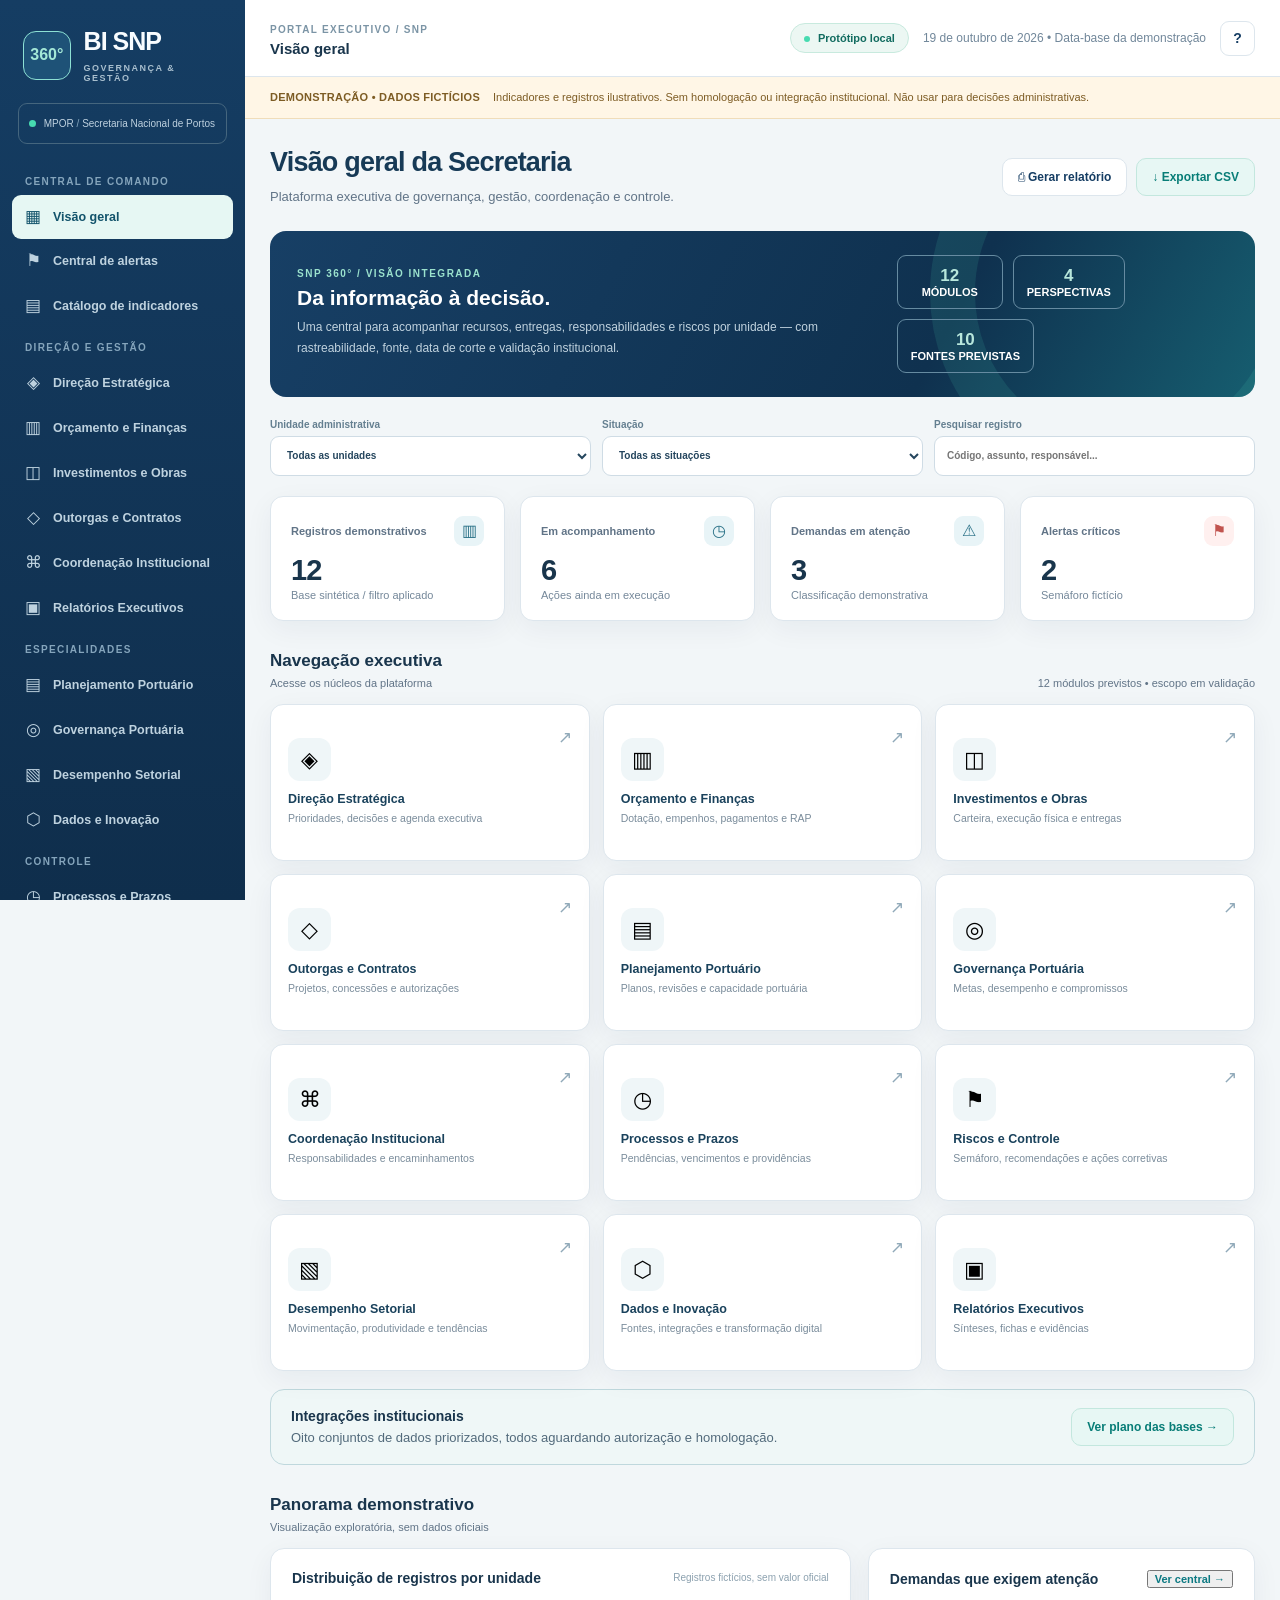
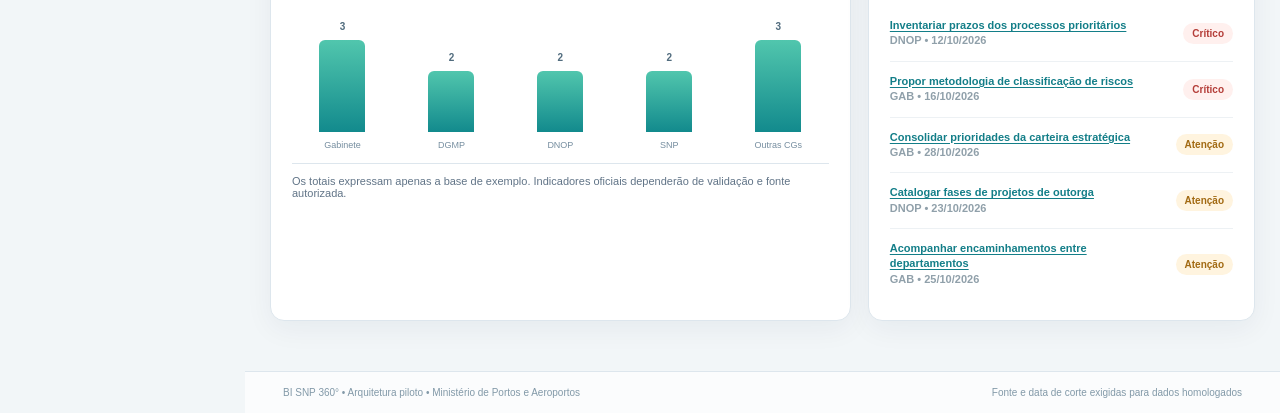
==== commit 5455fa64: "feat: v0.6.0 kit de solicitacoes, validacao de metadados e governanca de fontes" ====
--- a/web/index.html
+++ b/web/index.html
@@ -17,7 +17,7 @@
       <div class="brand"><div class="brand-emblem">360°</div><div><strong>BI SNP</strong><span>GOVERNANÇA & GESTÃO</span></div></div>
       <div class="org-sign"><span class="org-dot"></span> MPOR <span> / </span> Secretaria Nacional de Portos</div>
       <nav id="navigation" aria-label="Módulos do BI"></nav>
-      <div class="sidebar-foot"><div class="sidebar-foot-label">AMBIENTE</div><strong>Protótipo demonstrativo</strong><p>Sem conexão com bases oficiais ou processos restritos.</p><div class="side-version">v0.4.0 • 19/10/2026</div></div>
+      <div class="sidebar-foot"><div class="sidebar-foot-label">AMBIENTE</div><strong>Protótipo demonstrativo</strong><p>Sem conexão com bases oficiais ou processos restritos.</p><div class="side-version">v0.6.0 • 23/10/2026</div></div>
     </aside>
     <div class="main-shell">
       <header class="topbar">
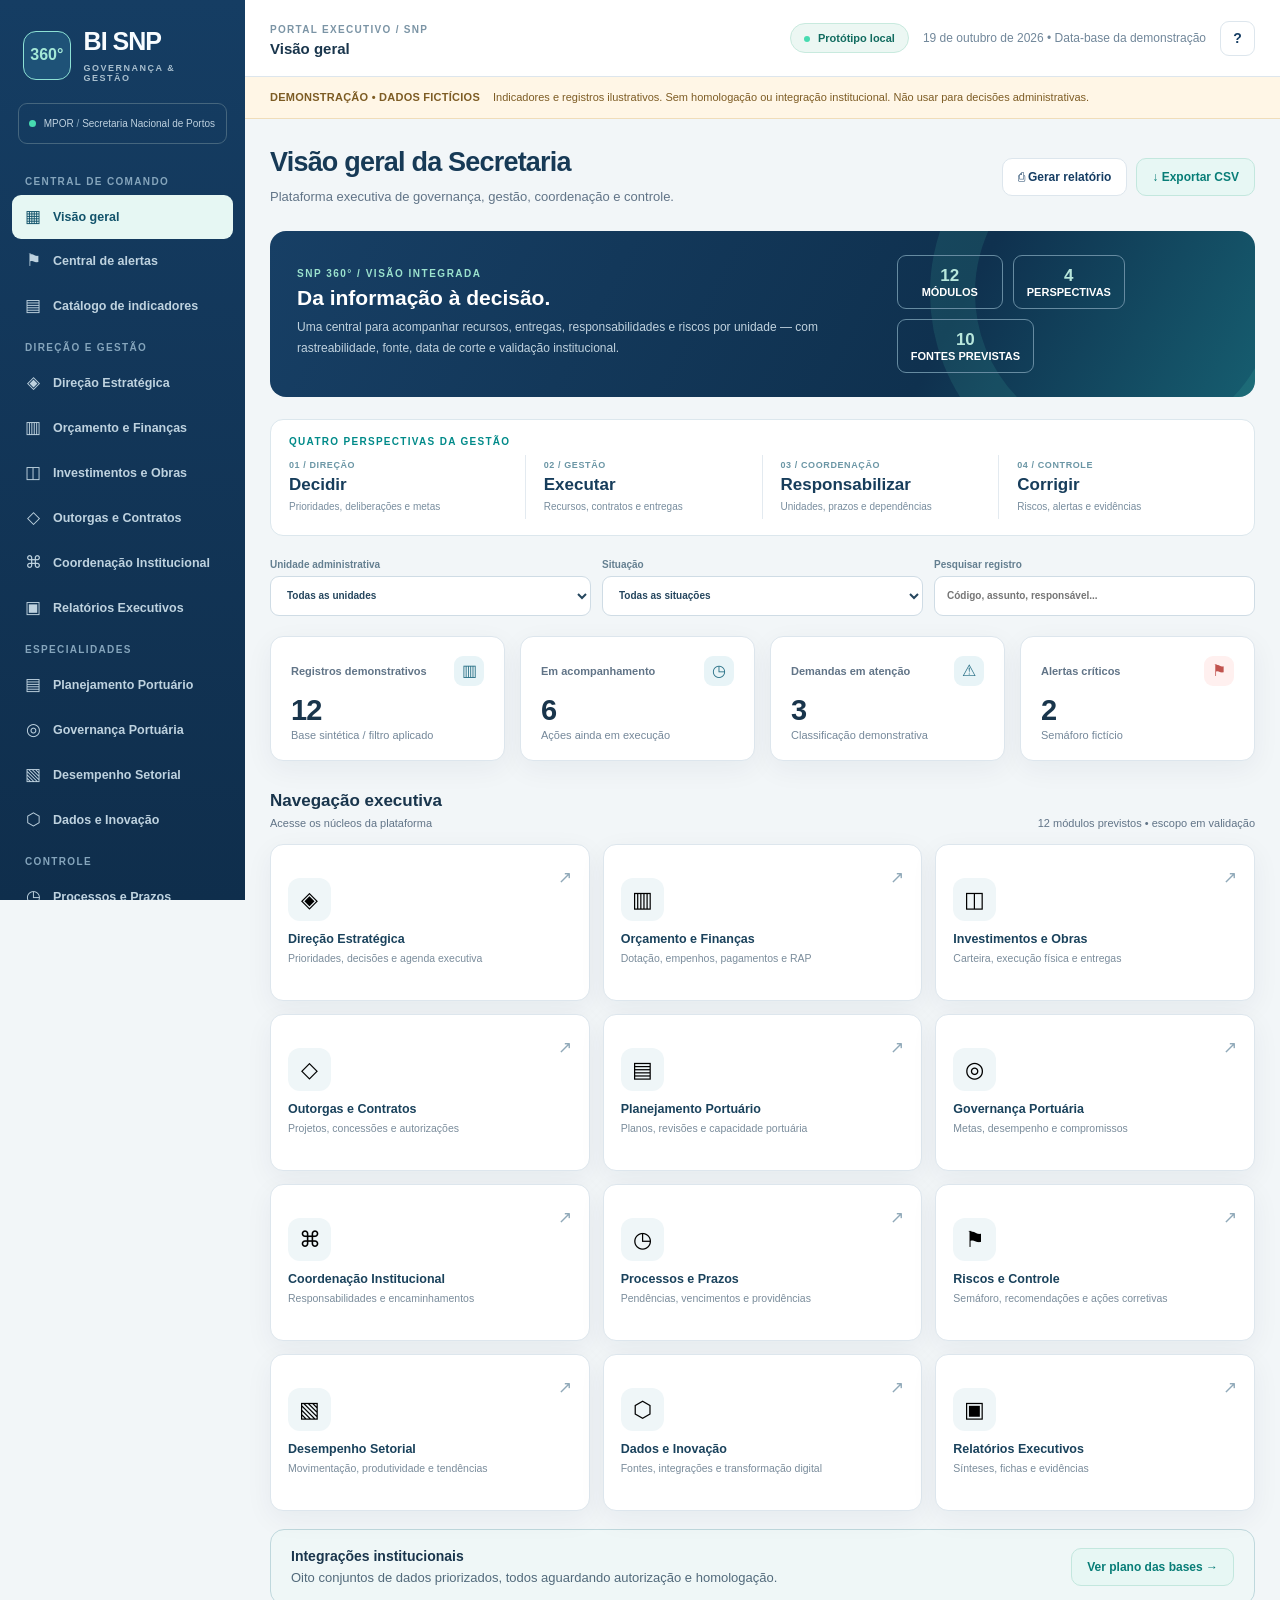
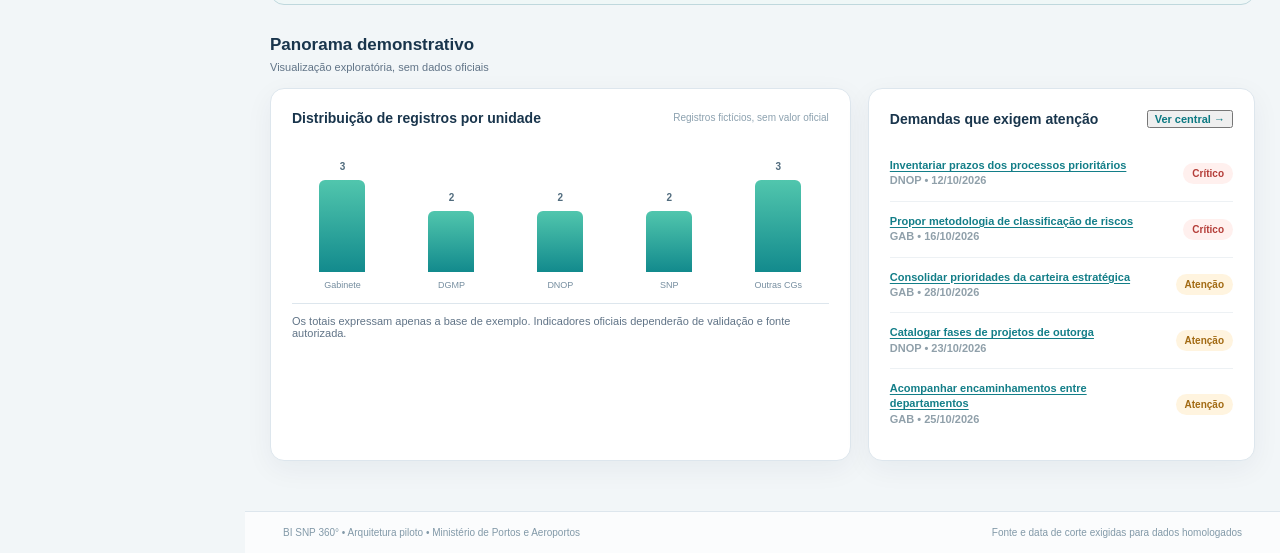
==== commit e49b6574: "feat: v0.9 fichas tecnicas dos 12 setores, pessoas sem dados nominais e exportacao publica segura" ====
--- a/web/index.html
+++ b/web/index.html
@@ -8,7 +8,9 @@
   <title>BI SNP 360° | Governança e Gestão</title>
   <link rel="icon" href="./assets/favicon.svg" type="image/svg+xml">
   <link rel="stylesheet" href="./assets/styles.css">
+  <link rel="stylesheet" href="./assets/sector-playbook.css">
   <script src="./assets/app.js" type="module"></script>
+  <script src="./assets/sector-playbook.js" defer></script>
 </head>
 <body>
   <a class="skip" href="#content">Ir para o conteúdo</a>
@@ -17,7 +19,7 @@
       <div class="brand"><div class="brand-emblem">360°</div><div><strong>BI SNP</strong><span>GOVERNANÇA & GESTÃO</span></div></div>
       <div class="org-sign"><span class="org-dot"></span> MPOR <span> / </span> Secretaria Nacional de Portos</div>
       <nav id="navigation" aria-label="Módulos do BI"></nav>
-      <div class="sidebar-foot"><div class="sidebar-foot-label">AMBIENTE</div><strong>Protótipo demonstrativo</strong><p>Sem conexão com bases oficiais ou processos restritos.</p><div class="side-version">v0.6.0 • 23/10/2026</div></div>
+      <div class="sidebar-foot"><div class="sidebar-foot-label">AMBIENTE</div><strong>Protótipo demonstrativo</strong><p>Sem conexão com bases oficiais ou processos restritos.</p><div class="side-version">v0.9.0 • Base demonstrativa 19/10/2026</div></div>
     </aside>
     <div class="main-shell">
       <header class="topbar">
--- a/web/assets/sector-playbook.css
+++ b/web/assets/sector-playbook.css
@@ -0,0 +1,40 @@
+/* Caderno técnico SNP 360°: mínimo, responsivo, exclusivamente ilustrativo. */
+.tech-section,.perspective-board,.people-panel{margin:20px 0 23px}
+.tech-section{border:1px solid #d4e4e8;background:#fff;border-radius:15px;padding:21px;box-shadow:0 6px 22px rgba(19,61,91,.035)}
+.tech-top{display:flex;justify-content:space-between;gap:16px;align-items:flex-start;margin-bottom:18px}
+.tech-eyebrow{font-size:10px;font-weight:850;letter-spacing:1.3px;color:#008a89;text-transform:uppercase;margin-bottom:8px}
+.tech-top h2,.people-note h2{font-size:18px;letter-spacing:-.45px;margin:0 0 6px;color:#153d63}
+.tech-top p{font-size:12px;line-height:1.65;color:#556e80;max-width:750px;margin:0}
+.tech-mini{display:grid;grid-template-columns:1.15fr 1fr 1fr;gap:8px;margin:0 0 14px}
+.tech-mini span{display:block;padding:11px 13px;border:1px solid #e4edf1;border-radius:10px;background:#f5f9fa;font-size:11px;line-height:1.55;color:#47677a}
+.tech-mini strong{display:block;color:#7d93a0;font-size:10px;margin-bottom:3px;text-transform:uppercase;letter-spacing:.3px}
+.tech-cols{display:grid;grid-template-columns:repeat(3,minmax(0,1fr));gap:12px}
+.tech-card{background:#fbfdfe;border:1px solid #e0e9ed;padding:16px;border-radius:12px;min-width:0}
+.tech-card h3{font-size:12px;color:#1b4762;margin:0 0 10px;line-height:1.4}
+.tech-card ul{margin:0;padding-left:17px;color:#5a7384;font-size:11.5px;line-height:1.7}
+.tech-card li+li{margin-top:7px}
+.tech-flow{display:flex;flex-wrap:wrap;gap:7px;margin-top:13px}
+.tech-flow span{flex:1;min-width:110px;text-align:center;border:1px solid #c9e6df;background:#eff8f6;color:#16746e;padding:9px 10px;border-radius:9px;font-size:10px;font-weight:800}
+.tech-footnote{font-size:10px;color:#8699a6;line-height:1.5;margin:12px 0 0}
+.perspective-board{padding:16px 18px;border:1px solid #dce7ed;border-radius:13px;background:#fff}
+.perspective-grid{display:grid;grid-template-columns:repeat(4,1fr);gap:0}
+.perspective-grid>div{padding:5px 18px;border-right:1px solid #e3eaf0}
+.perspective-grid>div:first-child{padding-left:0}.perspective-grid>div:last-child{border-right:0}
+.perspective-grid span,.perspective-grid strong,.perspective-grid small{display:block}
+.perspective-grid span{color:#6b96a5;font-size:9px;font-weight:850;letter-spacing:.6px}
+.perspective-grid strong{font-size:17px;color:#173d5b;margin:5px 0}
+.perspective-grid small{color:#788d9e;font-size:10px;line-height:1.4}
+.people-panel>.page-sub{margin-bottom:15px}
+.tech-warning{margin:16px 0 20px;background:#fff8e9;border:1px solid #e9d6aa;color:#87632d;border-radius:10px;padding:13px 15px;font-size:11.5px;line-height:1.6}
+.people-kpis{display:grid;grid-template-columns:repeat(4,minmax(0,1fr));gap:12px;margin:16px 0 23px}
+.people-kpis>div{background:#fff;border:1px solid #dce7ed;border-radius:12px;padding:15px}
+.people-kpis span,.people-kpis strong,.people-kpis small{display:block}
+.people-kpis span{font-size:11px;font-weight:800;color:#4c7087}
+.people-kpis strong{font-size:30px;color:#23647d;margin:7px 0}
+.people-kpis small{font-size:10px;color:#8296a4;line-height:1.4}
+.people-note{border:1px solid #dce7ed;background:white;border-radius:12px;padding:17px;margin-top:13px}
+.people-note p{font-size:12px;line-height:1.7;color:#5e7584}
+@media(max-width:1100px){.tech-cols{grid-template-columns:1fr 1fr}.tech-card.tech-last{grid-column:1/-1}.perspective-grid{grid-template-columns:repeat(2,1fr);row-gap:16px}.perspective-grid>div:nth-child(2){border-right:0}}
+@media(max-width:760px){.tech-mini{grid-template-columns:1fr}.tech-top{display:block}.tech-top .btn{margin-top:15px}.tech-cols{grid-template-columns:1fr}.tech-card.tech-last{grid-column:auto}.people-kpis{grid-template-columns:repeat(2,1fr)}}
+@media(max-width:500px){.tech-section{padding:15px}.people-kpis{grid-template-columns:1fr 1fr;gap:8px}.perspective-grid{grid-template-columns:1fr 1fr}.perspective-grid>div{padding:4px 9px}.perspective-grid>div:nth-child(2n+1){padding-left:0}.perspective-grid strong{font-size:14px}.tech-flow span{min-width:90px}}
+@media print{.tech-top button{display:none}.tech-section{break-inside:avoid}.people-panel{break-inside:avoid}}
